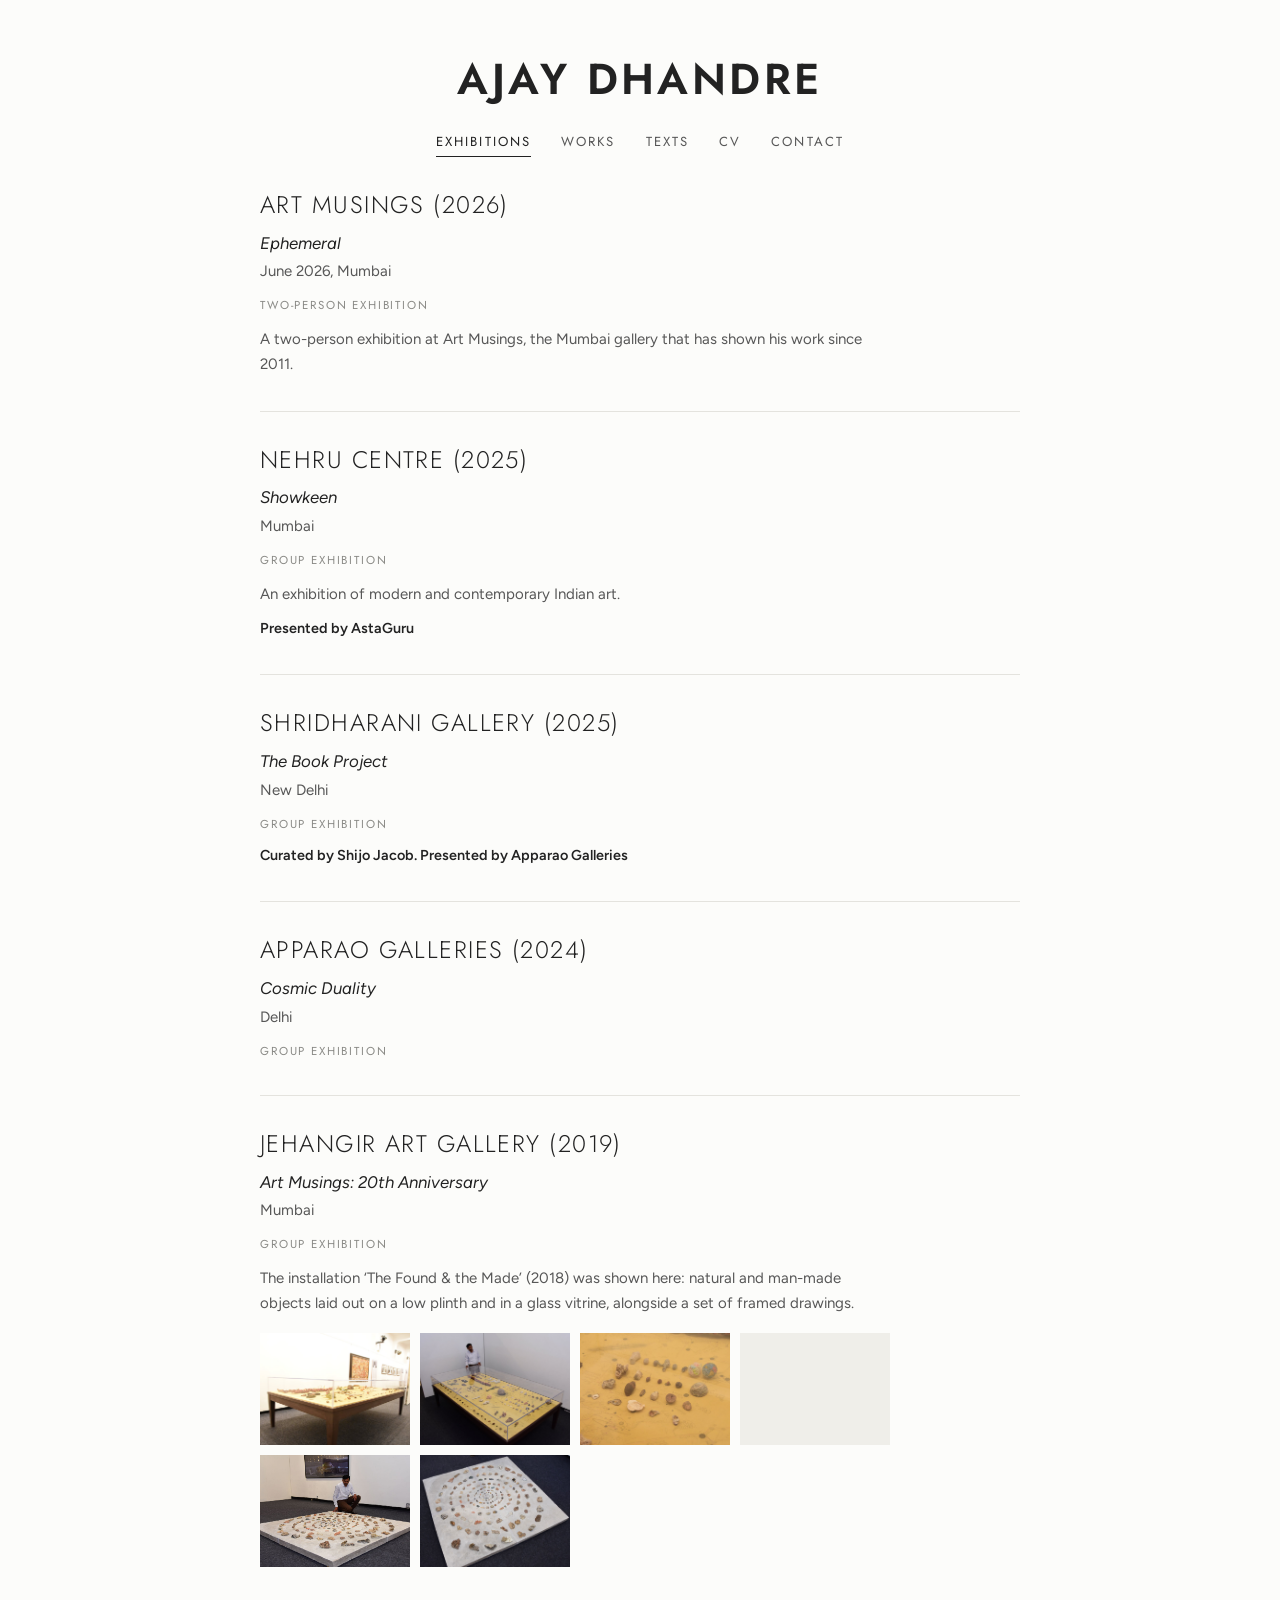
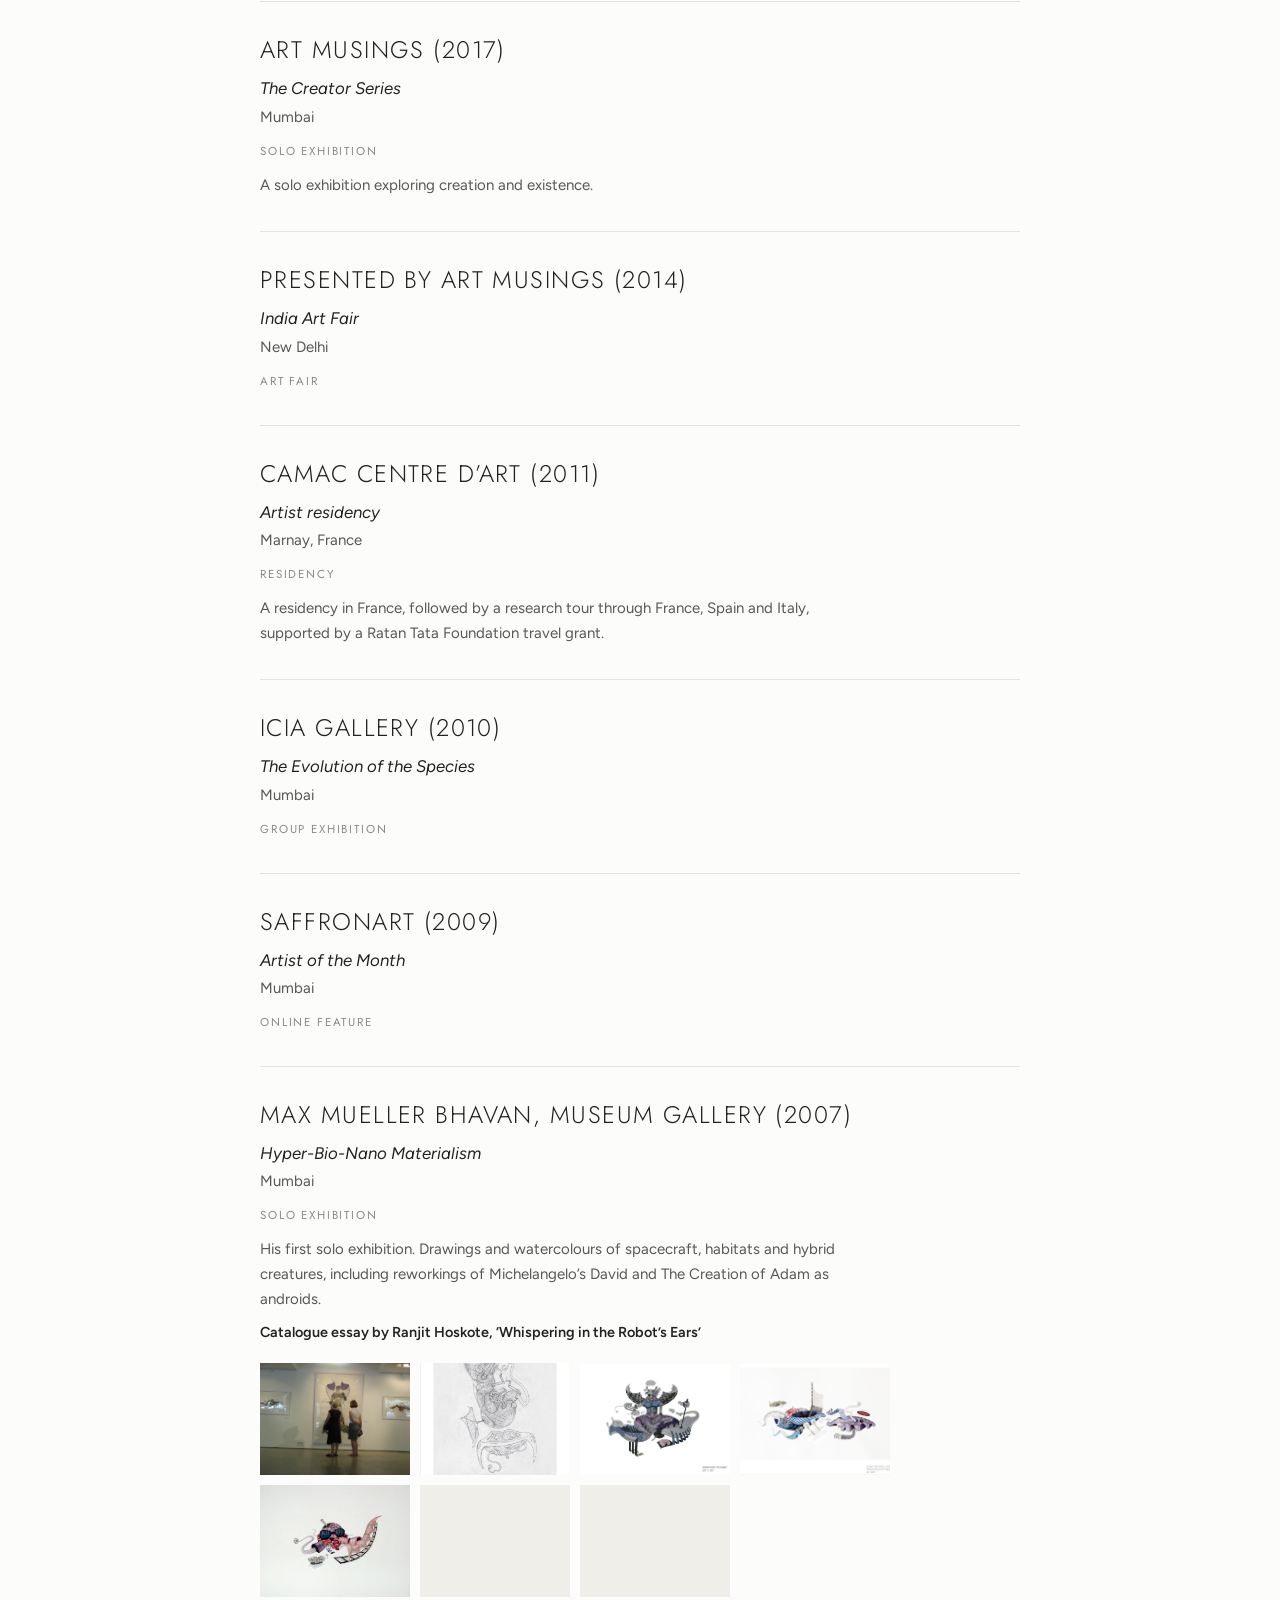
==== artist-website/drafts/4-archive/index.html @ 1ed3cd9e "Add three design drafts modelled on working artists' sites Draft 4 follows bhartikher.com (exhibitio" ====
<!doctype html>
<html lang="en">
<head>
<meta charset="utf-8">
<meta name="viewport" content="width=device-width, initial-scale=1, viewport-fit=cover">
<meta name="description" content="Ajay Dhandre. Exhibitions, works, texts and CV.">
<title>Ajay Dhandre</title>
<link rel="preconnect" href="https://fonts.googleapis.com">
<link rel="preconnect" href="https://fonts.gstatic.com" crossorigin>
<link rel="stylesheet" href="https://fonts.googleapis.com/css2?family=Figtree:ital,wght@0,400;0,600;1,400&family=Jost:wght@300;400;500;600&display=swap">
<link rel="stylesheet" href="style.css">
</head>
<body>
<!--CONTENT-->
<div class="wrap">
  <header class="head">
    <a class="name" href="#exhibitions" data-artist></a>
    <nav class="menu" aria-label="Main">
      <a href="#exhibitions">Exhibitions</a>
      <a href="#works">Works</a>
      <a href="#texts">Texts</a>
      <a href="#cv">CV</a>
      <a href="#contact">Contact</a>
    </nav>
  </header>
  <main>
    <section id="v-exhibitions" aria-label="Exhibitions"><div class="ex-list" id="ex-list"></div></section>
    <section id="v-works" aria-label="Works" hidden><div class="series-grid" id="series-grid"></div></section>
    <section id="v-series" aria-label="Series" hidden>
      <a class="back" href="#works">← All works</a>
      <div class="series-head"><h1 id="s-title"></h1><p class="yrs" id="s-years"></p><p id="s-intro"></p></div>
      <div class="work-grid" id="s-grid"></div>
      <nav class="series-nav" aria-label="Series"><a id="s-prev"></a><a id="s-next"></a></nav>
    </section>
    <section id="v-texts" aria-label="Texts" hidden>
      <div class="narrow texts">
        <div><h2 id="st-title"></h2><div class="body" id="st-body"></div><p class="by" id="st-by"></p></div>
        <div><h2>Writing on the work</h2><ul id="texts-list"></ul></div>
      </div>
    </section>
    <section id="v-cv" aria-label="CV" hidden><div class="narrow cv" id="cv"></div></section>
    <section id="v-contact" aria-label="Contact" hidden>
      <div class="narrow contact">
        <p>For exhibitions, acquisitions and press, write to the artist.</p>
        <p class="email" id="c-email"></p>
        <p id="c-loc"></p>
      </div>
    </section>
  </main>
</div>
<dialog class="lb" id="lb" aria-label="Image viewer">
  <div class="lb-in">
    <div class="lb-top"><button class="lb-btn" type="button" id="lb-close">Close</button></div>
    <div class="lb-stage"><img id="lb-img" alt=""></div>
    <div class="lb-bot"><p id="lb-cap"></p><p class="step"><button class="lb-btn" type="button" id="lb-prev">Previous</button><span id="lb-count"></span><button class="lb-btn" type="button" id="lb-next">Next</button></p></div>
  </div>
</dialog>
<!--/CONTENT-->
<script>window.SITE_BASE = "../../";</script>
<script src="../../data/site.js"></script>
<script src="../../data/works.js"></script>
<script src="../common.js"></script>
<script src="app.js"></script>
</body>
</html>
---- artist-website/drafts/4-archive/style.css ----
/* Draft 4 — "Archive". After bhartikher.com: off-white ground, quiet grey text,
   the name in large spaced capitals, exhibitions as the front page, works as a grid of series. */
:root {
  --bg: #FCFCFA;
  --ink: #222222;        /* headings */
  --text: #575757;       /* body */
  --muted: #8A8A86;
  --rule: #E4E3DE;
  --display: "Jost", "Futura", "Trebuchet MS", sans-serif;
  --body: "Figtree", "Helvetica Neue", Arial, sans-serif;
  --gutter-l: max(20px, env(safe-area-inset-left, 0px));
  --gutter-r: max(20px, env(safe-area-inset-right, 0px));
  color-scheme: light;
}
* { box-sizing: border-box; }
body { margin: 0; background: var(--bg); color: var(--text); font-family: var(--body); font-size: 15px; line-height: 1.65; }
img { max-width: 100%; display: block; }
[hidden] { display: none !important; }
a { color: inherit; }
button { font: inherit; color: inherit; background: none; border: 0; padding: 0; cursor: pointer; }
h1, h2, h3, p, ul { margin: 0; padding: 0; }
ul { list-style: none; }
:focus-visible { outline: 1px solid var(--ink); outline-offset: 3px; }
.wrap { max-width: 1080px; margin-inline: auto; padding-left: var(--gutter-l); padding-right: var(--gutter-r); }

/* Header: name, then menu */
.head { text-align: center; padding-block: 44px 34px; }
.name { font-family: var(--display); font-weight: 600; font-size: clamp(1.9rem, 4.6vw, 2.7rem); letter-spacing: .08em; text-transform: uppercase; color: var(--ink); text-decoration: none; }
.menu { display: flex; justify-content: center; gap: 6px 30px; flex-wrap: wrap; margin-top: 16px; }
.menu a { font-family: var(--display); font-size: .82rem; letter-spacing: .16em; text-transform: uppercase; text-decoration: none; color: var(--text); padding-bottom: 3px; border-bottom: 1px solid transparent; }
.menu a:hover { color: var(--ink); }
.menu a[aria-current="page"] { color: var(--ink); border-bottom-color: var(--ink); }
main { padding-bottom: 80px; }
.page-title { font-family: var(--display); font-weight: 400; font-size: 1.5rem; letter-spacing: .06em; color: var(--ink); text-transform: uppercase; text-align: center; margin-bottom: 36px; }

/* Exhibitions archive */
.ex-list { max-width: 760px; margin-inline: auto; display: grid; gap: 0; }
.ex { padding-block: 34px; border-top: 1px solid var(--rule); }
.ex:first-child { border-top: 0; padding-top: 0; }
.ex h2 { font-family: var(--display); font-weight: 300; font-size: 1.5rem; letter-spacing: .06em; color: var(--ink); text-transform: uppercase; line-height: 1.2; }
.ex .t { font-style: italic; color: var(--ink); font-size: 1.05rem; margin-top: 10px; }
.ex .meta { margin-top: 2px; }
.ex .kind { font-family: var(--display); font-size: .72rem; letter-spacing: .16em; text-transform: uppercase; color: var(--muted); margin-top: 12px; }
.ex .txt { margin-top: 12px; max-width: 62ch; }
.ex .credit { margin-top: 10px; font-weight: 600; color: var(--ink); font-size: .9rem; }
.thumbs { display: flex; flex-wrap: wrap; gap: 10px; margin-top: 18px; }
.thumbs button { width: 150px; height: 112px; background: #EFEEE9; overflow: hidden; }
.thumbs img { width: 100%; height: 100%; object-fit: cover; transition: opacity .2s; }
.thumbs button:hover img { opacity: .82; }
.ex .more { display: inline-block; margin-top: 14px; font-family: var(--display); font-size: .74rem; letter-spacing: .14em; text-transform: uppercase; color: var(--ink); }

/* Works: series grid (masonry) */
.series-grid { columns: 3 260px; column-gap: 28px; }
.series-card { display: block; break-inside: avoid; margin-bottom: 34px; text-decoration: none; }
.series-card img { width: 100%; height: auto; transition: opacity .2s; }
.series-card:hover img { opacity: .85; }
.series-card h2 { font-family: var(--display); font-weight: 500; font-size: .86rem; letter-spacing: .14em; text-transform: uppercase; color: var(--ink); margin-top: 12px; }
.series-card p { color: var(--muted); font-size: .85rem; }

/* Series page */
.series-head { max-width: 640px; margin: 0 auto 38px; text-align: center; }
.series-head h1 { font-family: var(--display); font-weight: 400; font-size: 1.6rem; letter-spacing: .08em; text-transform: uppercase; color: var(--ink); }
.series-head .yrs { color: var(--muted); margin-top: 4px; }
.series-head p { margin-top: 14px; }
.back { display: inline-block; margin-bottom: 26px; font-family: var(--display); font-size: .74rem; letter-spacing: .14em; text-transform: uppercase; color: var(--muted); text-decoration: none; }
.back:hover { color: var(--ink); }
.work-grid { columns: 3 240px; column-gap: 24px; }
.work { display: block; width: 100%; break-inside: avoid; margin: 0 0 26px; text-align: left; cursor: zoom-in; }
.work img { width: 100%; height: auto; }
.work .cap { display: block; margin-top: 7px; font-size: .8rem; color: var(--muted); }
.series-nav { display: flex; justify-content: space-between; gap: 12px; margin-top: 30px; padding-top: 20px; border-top: 1px solid var(--rule); }
.series-nav a { font-family: var(--display); font-size: .74rem; letter-spacing: .14em; text-transform: uppercase; color: var(--ink); text-decoration: none; }

/* Texts, CV, contact */
.narrow { max-width: 680px; margin-inline: auto; }
.texts { display: grid; gap: 40px; }
.texts h2 { font-family: var(--display); font-weight: 400; font-size: 1.15rem; letter-spacing: .06em; text-transform: uppercase; color: var(--ink); margin-bottom: 12px; }
.texts .body { display: grid; gap: 1em; }
.texts .by { color: var(--muted); margin-top: 12px; }
.texts li + li { margin-top: 22px; }
.texts .src { color: var(--ink); }
.texts .q { font-style: italic; margin-top: 6px; }
.cv { display: grid; gap: 30px; }
.cv h3 { font-family: var(--display); font-weight: 500; font-size: .82rem; letter-spacing: .16em; text-transform: uppercase; color: var(--ink); margin-bottom: 8px; }
.cv li { display: grid; grid-template-columns: 3.4em minmax(0, 1fr); gap: 0 1em; padding: 3px 0; }
.cv .y { font-variant-numeric: tabular-nums; color: var(--ink); }
.cv-intro { color: var(--ink); }
.contact { text-align: center; display: grid; gap: 8px; }
.contact .email { color: var(--ink); font-size: 1.05rem; overflow-wrap: anywhere; }

/* Viewer */
dialog.lb { border: 0; padding: 0; width: 100%; max-width: 100vw; height: 100%; max-height: 100vh; background: var(--bg); color: var(--text); }
dialog.lb::backdrop { background: var(--bg); }
.lb-in { height: 100%; display: grid; grid-template-rows: auto minmax(0, 1fr) auto; gap: 12px; padding: max(16px, env(safe-area-inset-top, 0px)) var(--gutter-r) max(16px, env(safe-area-inset-bottom, 0px)) var(--gutter-l); }
.lb-top { display: flex; justify-content: flex-end; }
.lb-stage { position: relative; min-height: 0; }
.lb-stage img { position: absolute; inset: 0; margin: auto; max-width: 100%; max-height: 100%; width: auto; height: auto; }
.lb-bot { display: flex; justify-content: space-between; align-items: baseline; gap: 8px 24px; flex-wrap: wrap; }
.lb-bot .step { display: flex; gap: 18px; white-space: nowrap; font-variant-numeric: tabular-nums; color: var(--muted); }
.lb-btn { font-family: var(--display); font-size: .74rem; letter-spacing: .14em; text-transform: uppercase; color: var(--ink); }

@media (max-width: 700px) {
  .head { padding-block: 28px 24px; }
  .series-grid, .work-grid { columns: 2 140px; column-gap: 14px; }
  .thumbs button { width: calc(50% - 5px); }
}
@media (prefers-reduced-motion: reduce) { * { transition: none !important; } }
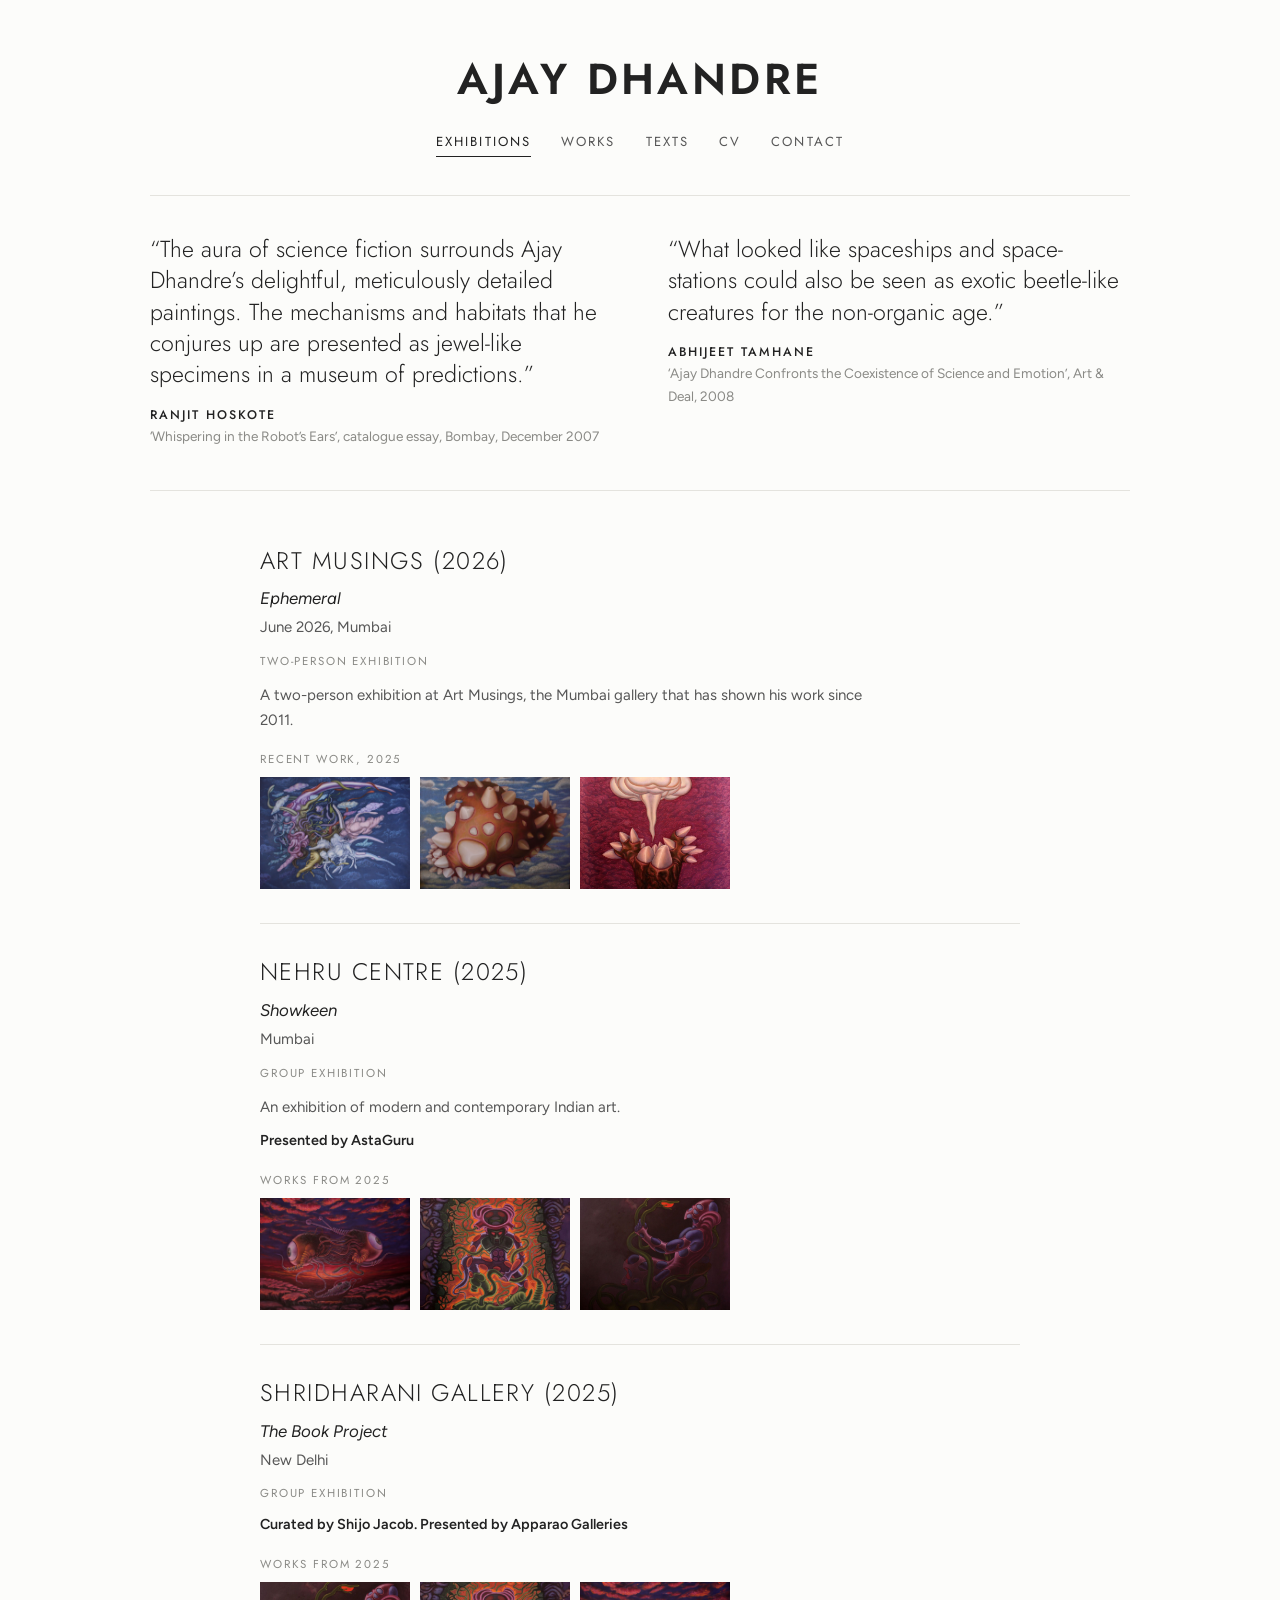
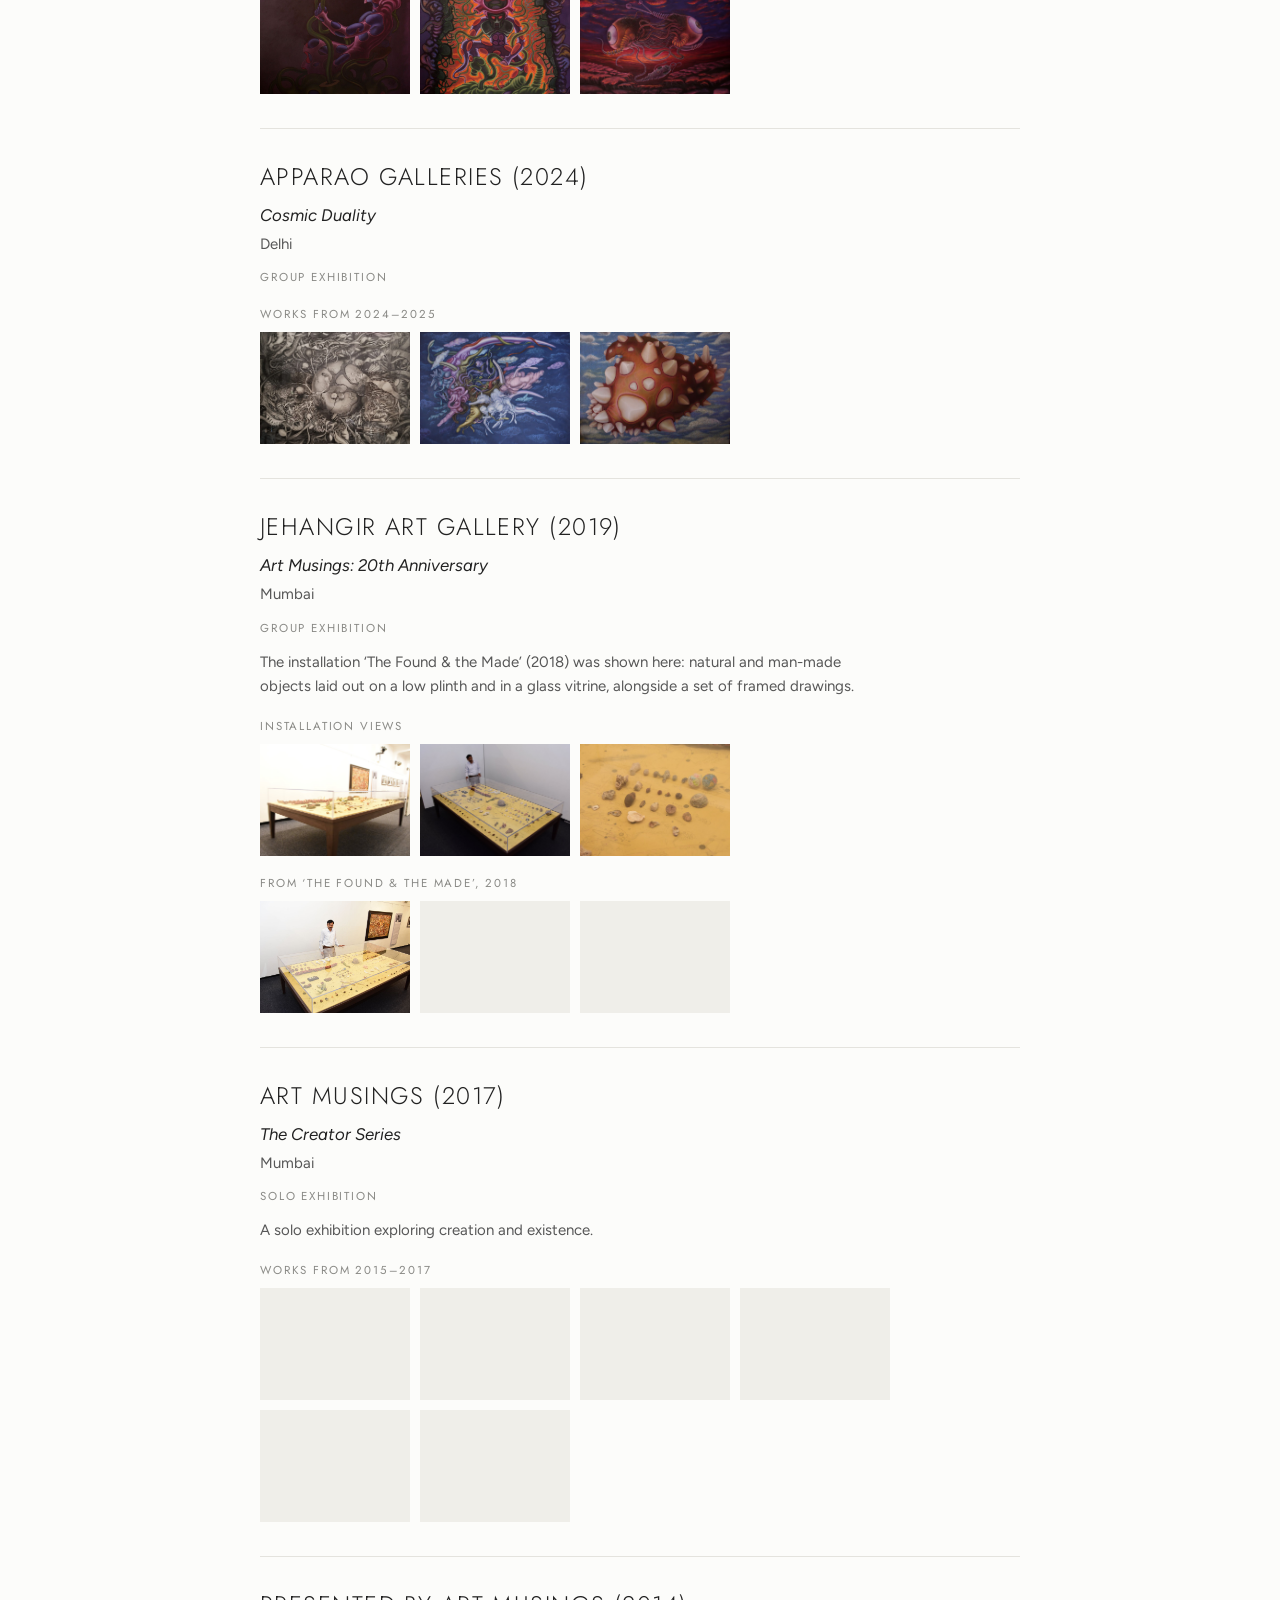
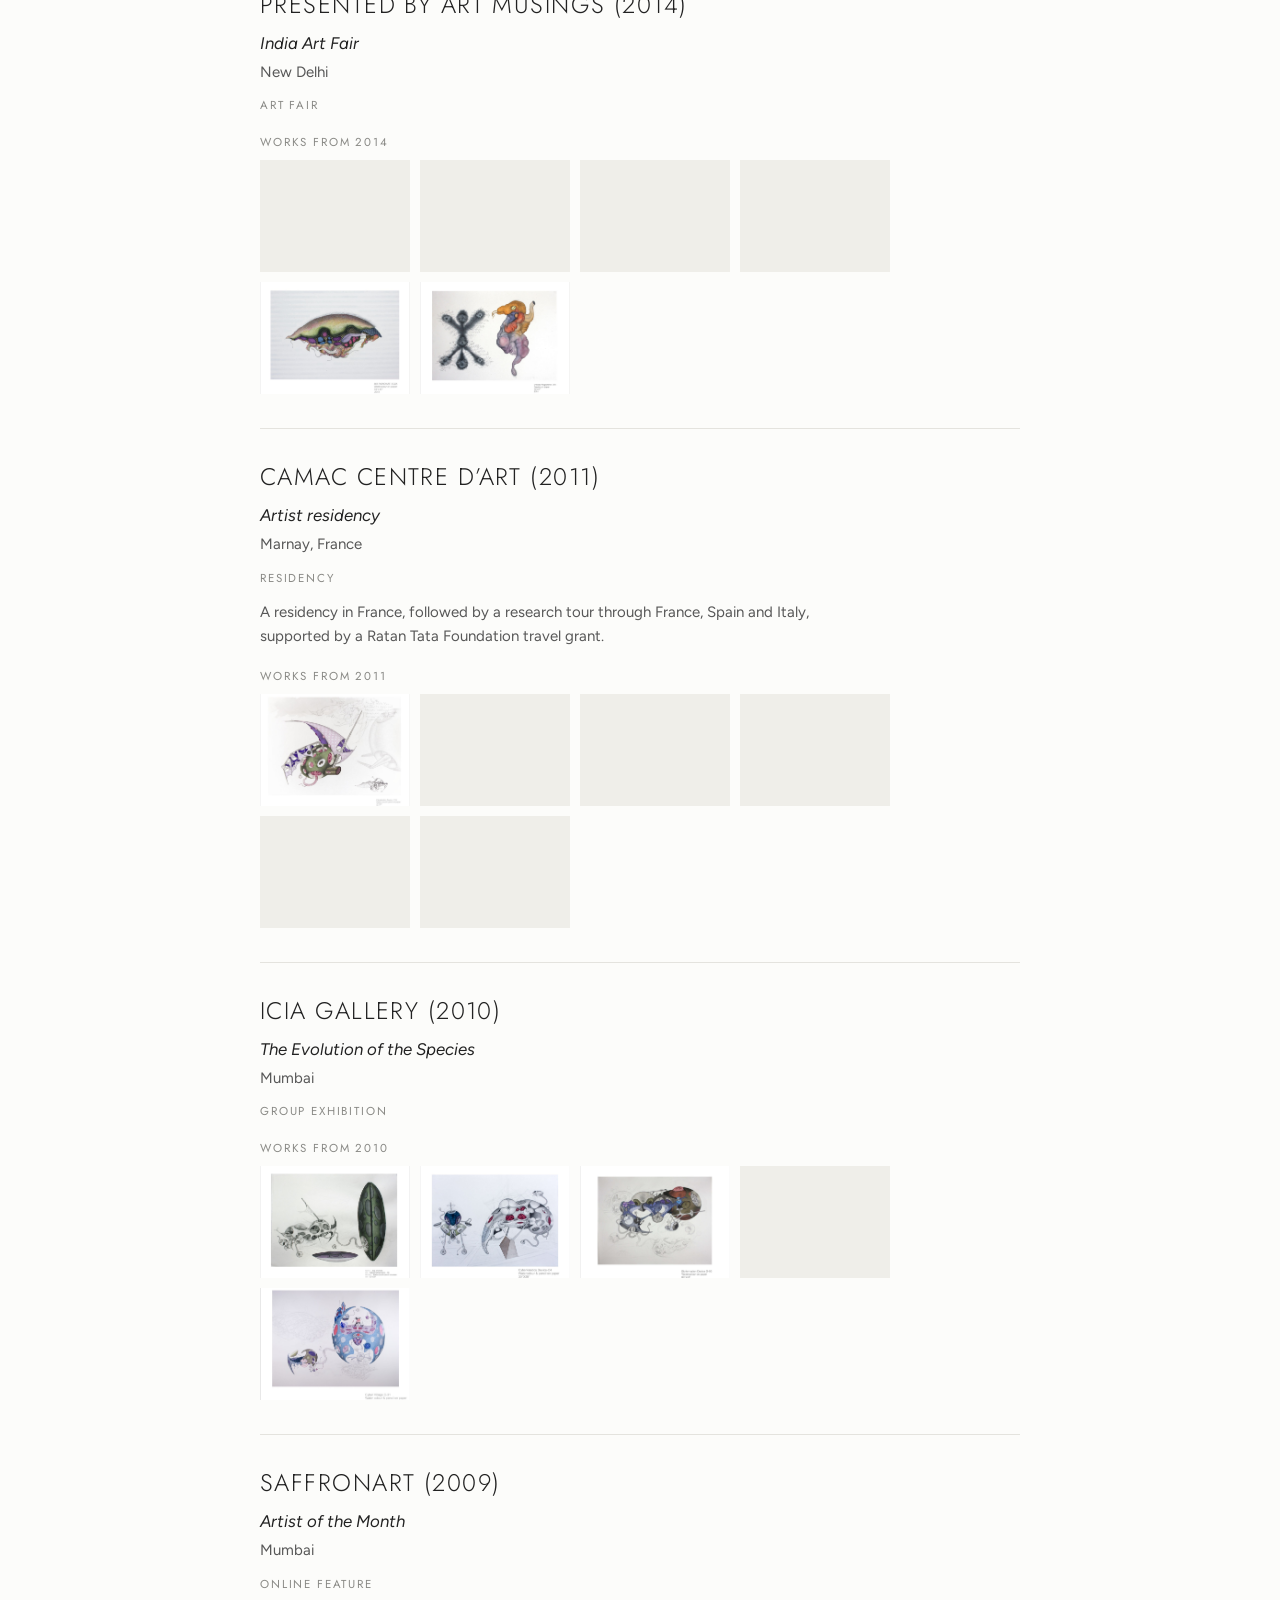
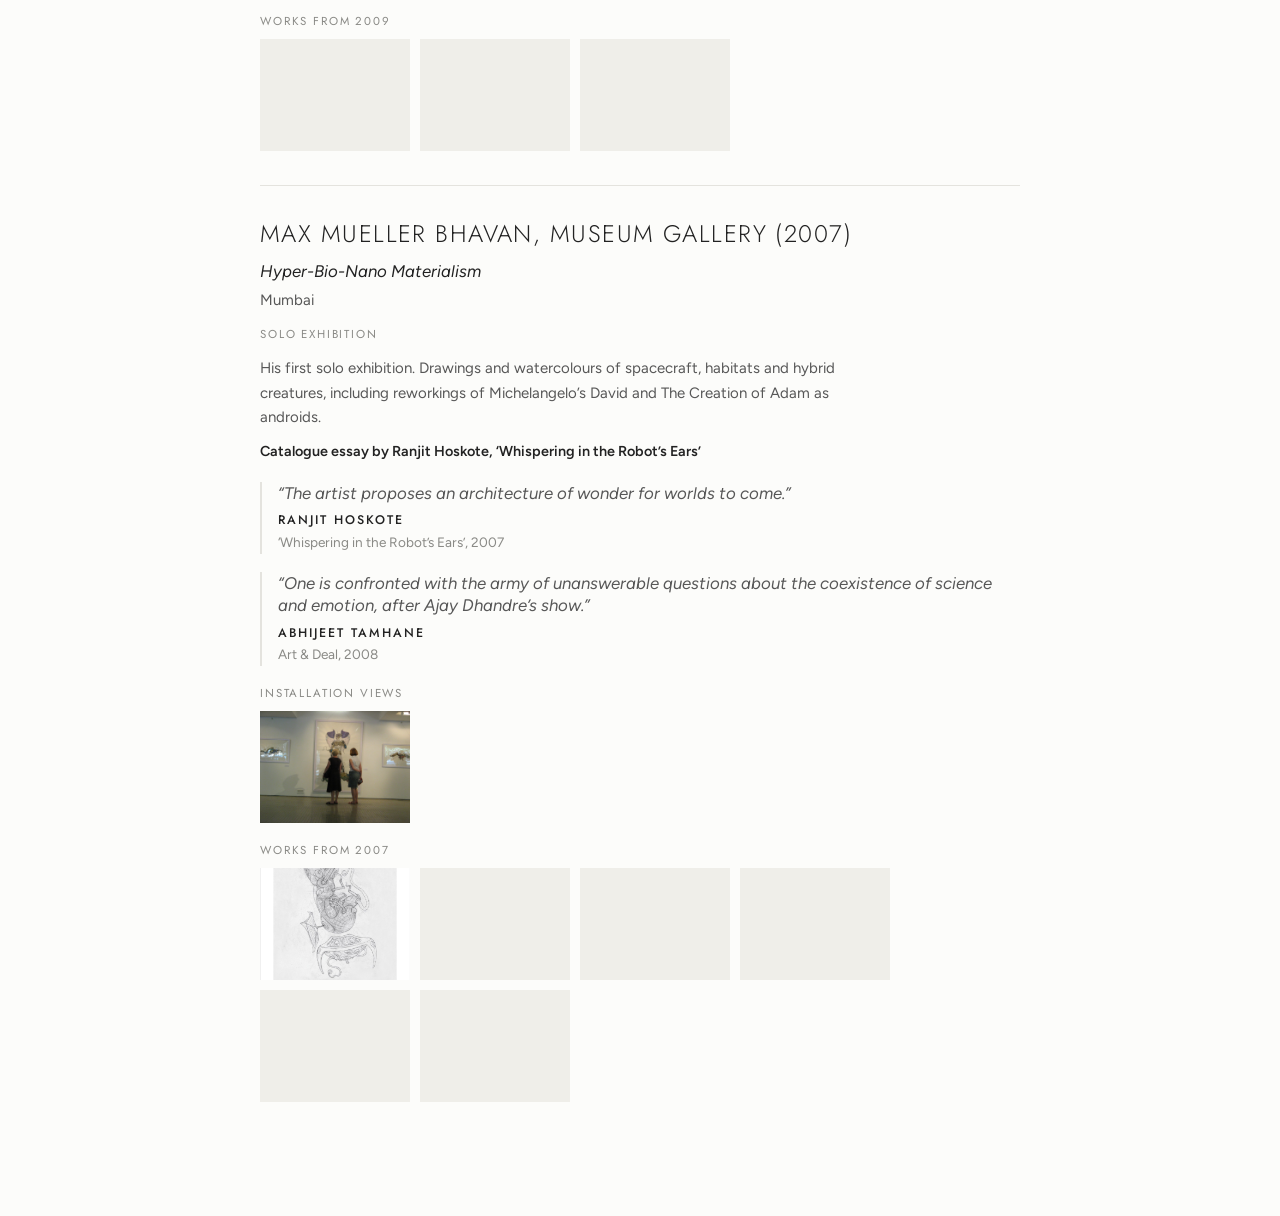
==== commit 138fcd16: "Show pictures and critics' words on every exhibition Every exhibition in drafts 4, 5 and 6 now has p" ====
--- a/artist-website/drafts/4-archive/index.html
+++ b/artist-website/drafts/4-archive/index.html
@@ -24,7 +24,10 @@
     </nav>
   </header>
   <main>
-    <section id="v-exhibitions" aria-label="Exhibitions"><div class="ex-list" id="ex-list"></div></section>
+    <section id="v-exhibitions" aria-label="Exhibitions">
+      <div class="q-band" id="q-band" aria-label="What critics have said"></div>
+      <div class="ex-list" id="ex-list"></div>
+    </section>
     <section id="v-works" aria-label="Works" hidden><div class="series-grid" id="series-grid"></div></section>
     <section id="v-series" aria-label="Series" hidden>
       <a class="back" href="#works">← All works</a>
@@ -35,7 +38,7 @@
     <section id="v-texts" aria-label="Texts" hidden>
       <div class="narrow texts">
         <div><h2 id="st-title"></h2><div class="body" id="st-body"></div><p class="by" id="st-by"></p></div>
-        <div><h2>Writing on the work</h2><ul id="texts-list"></ul></div>
+        <div><h2>What critics have said</h2><div class="q-list" id="texts-list"></div></div>
       </div>
     </section>
     <section id="v-cv" aria-label="CV" hidden><div class="narrow cv" id="cv"></div></section>
--- a/artist-website/drafts/4-archive/style.css
+++ b/artist-website/drafts/4-archive/style.css
@@ -43,11 +43,24 @@
 .ex .kind { font-family: var(--display); font-size: .72rem; letter-spacing: .16em; text-transform: uppercase; color: var(--muted); margin-top: 12px; }
 .ex .txt { margin-top: 12px; max-width: 62ch; }
 .ex .credit { margin-top: 10px; font-weight: 600; color: var(--ink); font-size: .9rem; }
-.thumbs { display: flex; flex-wrap: wrap; gap: 10px; margin-top: 18px; }
+.thumbs { display: flex; flex-wrap: wrap; gap: 10px; }
 .thumbs button { width: 150px; height: 112px; background: #EFEEE9; overflow: hidden; }
 .thumbs img { width: 100%; height: 100%; object-fit: cover; transition: opacity .2s; }
 .thumbs button:hover img { opacity: .82; }
 .ex .more { display: inline-block; margin-top: 14px; font-family: var(--display); font-size: .74rem; letter-spacing: .14em; text-transform: uppercase; color: var(--ink); }
+
+/* Critics' words */
+.q-band { display: grid; grid-template-columns: repeat(2, minmax(0, 1fr)); gap: 28px 56px; max-width: 980px; margin: 4px auto 56px; padding: 38px 0 42px; border-block: 1px solid var(--rule); }
+.q { margin: 0; display: grid; gap: 14px; align-content: start; }
+.q .q-text { font-family: var(--display); font-weight: 300; font-size: 1.45rem; line-height: 1.35; color: var(--ink); text-wrap: pretty; }
+.q .q-by b { display: block; font-family: var(--display); font-weight: 500; font-size: .78rem; letter-spacing: .16em; text-transform: uppercase; color: var(--ink); }
+.q .q-by span { display: block; font-size: .85rem; color: var(--muted); }
+.q.small { margin-top: 18px; padding-left: 16px; border-left: 2px solid var(--rule); gap: 6px; }
+.q.small .q-text { font-size: 1.05rem; font-weight: 400; font-style: italic; font-family: var(--body); color: var(--text); }
+.q-list { display: grid; gap: 34px; }
+.media { margin-top: 18px; }
+.media-label { font-family: var(--display); font-size: .72rem; letter-spacing: .16em; text-transform: uppercase; color: var(--muted); }
+.media .thumbs { margin-top: 8px; }
 
 /* Works: series grid (masonry) */
 .series-grid { columns: 3 260px; column-gap: 28px; }
@@ -100,6 +113,8 @@
 .lb-btn { font-family: var(--display); font-size: .74rem; letter-spacing: .14em; text-transform: uppercase; color: var(--ink); }
 
 @media (max-width: 700px) {
+  .q-band { grid-template-columns: minmax(0, 1fr); padding: 26px 0 30px; }
+  .q .q-text { font-size: 1.2rem; }
   .head { padding-block: 28px 24px; }
   .series-grid, .work-grid { columns: 2 140px; column-gap: 14px; }
   .thumbs button { width: calc(50% - 5px); }
